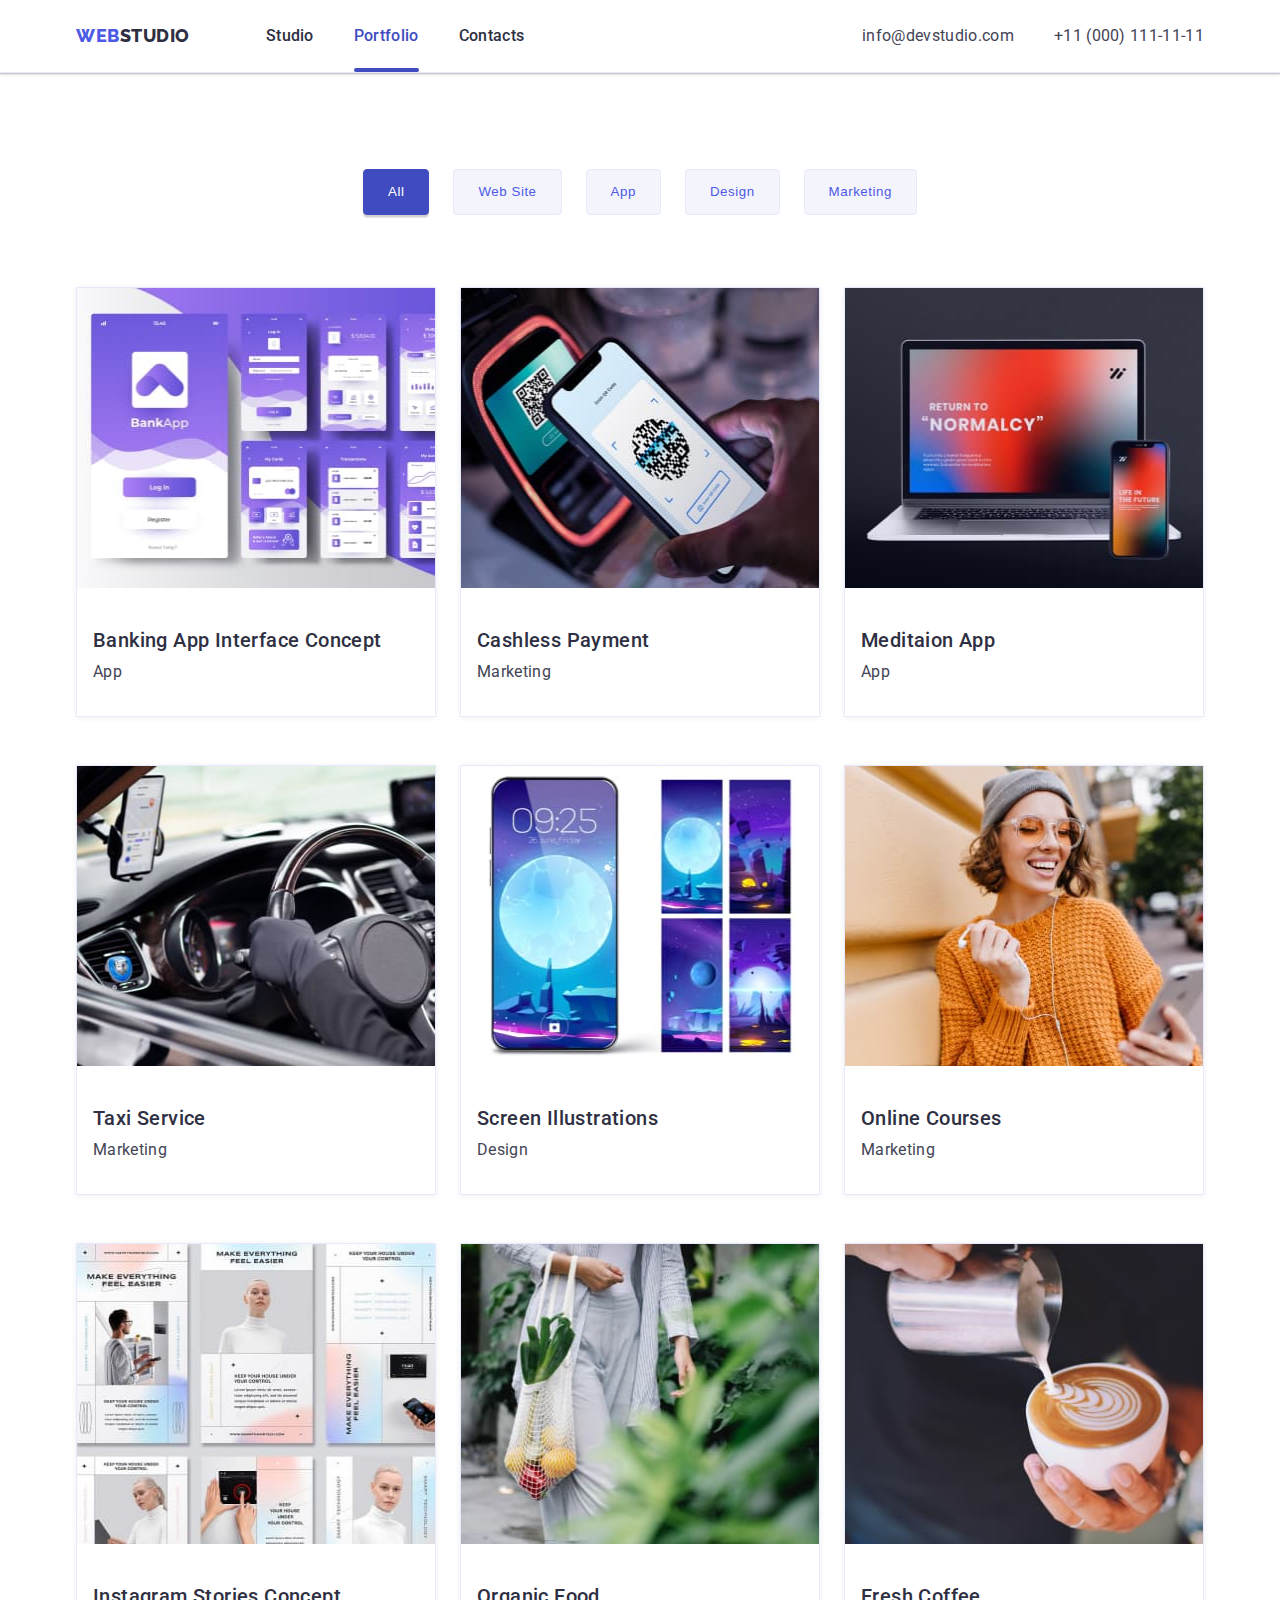
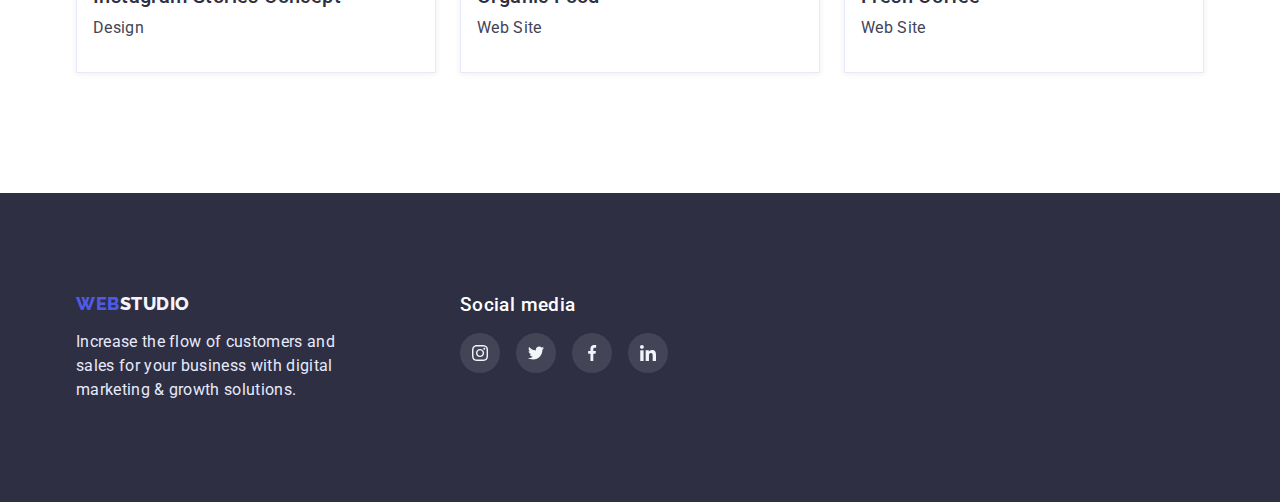
==== portfolio.html @ 7b098ca4 "First" ====
<!DOCTYPE html>
<html lang="en">
  <head>
    <meta charset="UTF-8" />
    <meta http-equiv="X-UA-Compatible" content="IE=edge" />
    <meta name="viewport" content="width=device-width, initial-scale=1.0" />
    <title>Document</title>
    <link rel="preconnect" href="https://fonts.googleapis.com" />
    <link rel="preconnect" href="https://fonts.gstatic.com" crossorigin />
    <link
      href="https://fonts.googleapis.com/css2?family=Raleway:wght@800&family=Roboto:wght@400;500;700;900&display=swap"
      rel="stylesheet"
    />
    <link
      rel="stylesheet"
      href="https://cdnjs.cloudflare.com/ajax/libs/modern-normalize/1.1.0/modern-normalize.min.css"
      integrity="sha512-wpPYUAdjBVSE4KJnH1VR1HeZfpl1ub8YT/NKx4PuQ5NmX2tKuGu6U/JRp5y+Y8XG2tV+wKQpNHVUX03MfMFn9Q=="
      crossorigin="anonymous"
      referrerpolicy="no-referrer"
    />
    <link rel="stylesheet" href="./css/styles.css" />
  </head>
  <body>
    <header class="header-bottom">
      <div class="container header-container">
        <nav class="header-nav">
          <a href="./index.html" class="logo start"
            >Web<span class="logo end">Studio</span></a
          >
          <ul class="header-list">
            <li class="li-style-header">
              <a href="./index.html" class="menu-nav">Studio</a>
            </li>
            <li class="li-style-header">
              <a href="portfolio.html" class="menu-nav current">Portfolio</a>
            </li>
            <li class="li-style-header">
              <a href="#" class="menu-nav">Contacts</a>
            </li>
          </ul>
        </nav>
        <address>
          <ul class="adress">
            <li class="li-style-header">
              <a href="mailto:info@devstudio.com" class="contakt"
                >info@devstudio.com</a
              >
            </li>
            <li class="li-style-header">
              <a href="tel:+110001111111" class="contakt"
                >+11 (000) 111-11-11</a
              >
            </li>
          </ul>
        </address>
      </div>
    </header>
    <main>
      <section class="top-portfolio bottom">
        <div class="container">
          <h1 class="visually-hidden">List of sample projects</h1>
          <ul class="button-style">
            <li class="li-portfolio-button">
              <button type="button" class="list-button all">All</button>
            </li>
            <li class="li-portfolio-button">
              <button type="button" class="list-button">Web Site</button>
            </li>
            <li class="li-portfolio-button">
              <button type="button" class="list-button">App</button>
            </li>
            <li class="li-portfolio-button">
              <button type="button" class="list-button">Design</button>
            </li>
            <li class="li-portfolio-button">
              <button type="button" class="list-button">Marketing</button>
            </li>
          </ul>
          <h2 class="visually-hidden">Second section</h2>
          <ul class="section-portfolio">
            <li class="li-style-portfolio">
              <a href="#" class="text-decor">
                <div class="cards">
                  <div>
                    <img
                      style="display: block; width: 100%"
                      src="./images/banking-app.jpg"
                      alt="Banking App Interface Concept"
                      width="360"
                      height="300"
                    />
                  </div>
                  <p class="description-card">
                    14 Stylish and User-Friendly App Design Concepts · Task
                    Manager App · Calorie Tracker App · Exotic Fruit Ecommerce
                    App · Cloud Storage App
                  </p>
                </div>
                <div class="portfolio">
                  <h3 class="header-three">Banking App Interface Concept</h3>
                  <p class="body-three">App</p>
                </div>
              </a>
            </li>
            <li class="li-style-portfolio">
              <a href="#" class="text-decor">
                <div class="cards">
                  <div>
                    <img
                      style="display: block; width: 100%"
                      src="./images/cashless-payment.jpg"
                      alt="Cashless Payment"
                      width="360"
                      height="300"
                    />
                  </div>
                  <p class="description-card">
                    14 Stylish and User-Friendly App Design Concepts · Task
                    Manager App · Calorie Tracker App · Exotic Fruit Ecommerce
                    App · Cloud Storage App
                  </p>
                </div>
                <div class="portfolio">
                  <h3 class="header-three">Cashless Payment</h3>
                  <p class="body-three">Marketing</p>
                </div>
              </a>
            </li>
            <li class="li-style-portfolio">
              <a href="#" class="text-decor">
                <img
                  style="display: block; width: 100%"
                  src="./images/meditaion-app.jpg"
                  alt="Meditation App"
                  width="360"
                  height="300"
                />
                <div class="portfolio">
                  <h3 class="header-three">Meditaion App</h3>
                  <p class="body-three">App</p>
                </div>
              </a>
            </li>
            <li class="li-style-portfolio">
              <a href="#" class="text-decor">
                <img
                  style="display: block; width: 100%"
                  src="./images/taxi-service.jpg"
                  alt="Taxi Service"
                  width="360"
                  height="300"
                />
                <div class="portfolio">
                  <h3 class="header-three">Taxi Service</h3>
                  <p class="body-three">Marketing</p>
                </div>
              </a>
            </li>
            <li class="li-style-portfolio">
              <a href="#" class="text-decor">
                <img
                  style="display: block; width: 100%"
                  src="./images/screen-ilustrations.jpg"
                  alt="Screen Illustrations"
                  width="360"
                  height="300"
                />
                <div class="portfolio">
                  <h3 class="header-three">Screen Illustrations</h3>
                  <p class="body-three">Design</p>
                </div>
              </a>
            </li>
            <li class="li-style-portfolio">
              <a href="#" class="text-decor">
                <img
                  style="display: block; width: 100%"
                  src="./images/online-courses.jpg"
                  alt="Online Courses"
                  width="360"
                  height="300"
                />
                <div class="portfolio">
                  <h3 class="header-three">Online Courses</h3>
                  <p class="body-three">Marketing</p>
                </div>
              </a>
            </li>
            <li class="li-style-portfolio">
              <a href="#" class="text-decor">
                <img
                  style="display: block; width: 100%"
                  src="./images/instagram-stories-concept.jpg"
                  alt="Instagram Stories Concept"
                  width="360"
                  height="300"
                />
                <div class="portfolio">
                  <h3 class="header-three">Instagram Stories Concept</h3>
                  <p class="body-three">Design</p>
                </div>
              </a>
            </li>
            <li class="li-style-portfolio">
              <a href="#" class="text-decor">
                <img
                  style="display: block; width: 100%"
                  src="./images/organic-food.jpg"
                  alt="Organic Food"
                  width="360"
                  height="300"
                />
                <div class="portfolio">
                  <h3 class="header-three">Organic Food</h3>
                  <p class="body-three">Web Site</p>
                </div>
              </a>
            </li>
            <li class="li-style-portfolio">
              <a href="#" class="text-decor">
                <img
                  style="display: block; width: 100%"
                  src="./images/fresh-coffee.jpg"
                  alt="Fresh Coffee"
                  width="360"
                  height="300"
                />
                <div class="portfolio">
                  <h3 class="header-three">Fresh Coffee</h3>
                  <p class="body-three">Web Site</p>
                </div>
              </a>
            </li>
          </ul>
        </div>
      </section>
    </main>
    <footer class="section-back-footer">
      <section class="container">
        <div class="footer-end-socials">
          <div>
            <a href="./index.html" class="logo footer-start"
              >Web<span class="logo footer-end">Studio</span></a
            >
            <p class="footer-text">
              Increase the flow of customers and sales for your business with
              digital marketing & growth solutions.
            </p>
          </div>
          <div>
            <h3 class="social-media">Social media</h3>
            <ul class="social-list-footer">
              <li class="social-item">
                <a class="social-link-footer" href="#">
                  <svg class="social-icons-footer">
                    <use href="./images/icons.svg#instagram"></use>
                  </svg>
                </a>
              </li>
              <li class="social-item">
                <a class="social-link-footer" href="#">
                  <svg class="social-icons-footer">
                    <use href="./images/icons.svg#twitter"></use>
                  </svg>
                </a>
              </li>
              <li class="social-item">
                <a class="social-link-footer" href="#">
                  <svg class="social-icons-footer">
                    <use href="./images/icons.svg#facebook"></use>
                  </svg>
                </a>
              </li>
              <li class="social-item">
                <a class="social-link-footer" href="#">
                  <svg class="social-icons-footer">
                    <use href="./images/icons.svg#linkedin"></use>
                  </svg>
                </a>
              </li>
            </ul>
          </div>
        </div>
      </section>
    </footer>
  </body>
</html>
---- css/styles.css ----
:root {
  --color-navy: #2e2f42;
  --color-navy-back: #2e2f42;
  --color-cloud: #f4f4fd;
  --color-cloud-back: #f4f4fd;
  --color-cornflower: #e7e9fc;
  --color-light: #8e8f99;
  --color-slate: #434455;
  --color-ocean: #404bbf;
  --color-ocean-back: #404bbf;
  --color-iris: #4d5ae5;
  --color-iris-back: #4d5ae5;
  --color-back: #ffffff;
  --color-white: #ffffff;
  --color-green: #31d0aa;
  --color-light-slate: #8e8f99;
  --color-modal: #fcfcfc;
}

*,
::before,
::after {
  margin: 0;
  padding: 0;
  box-sizing: border-box;
}

body {
  font-family: 'Roboto', sans-serif;
  font-size: 16px;
  background: var(--color-back);
}

p,
h1,
h2,
h3,
h4,
h5,
h6 {
  margin-top: 0;
}

ul {
  list-style-type: none;
  padding-inline-start: 0;
  margin: 0;
}

.container {
  width: 100%;
  max-width: 1158px;
  padding: 0 15px;
  margin: 0 auto;
}

/* ******************* Header ************************* */
.header-bottom {
  border-bottom: 1px solid var(--color-cornflower);
  box-shadow: 0px 2px 1px rgba(46, 47, 66, 0.08),
    0px 1px 1px rgba(46, 47, 66, 0.16), 0px 1px 6px rgba(46, 47, 66, 0.08);
}

.header-container {
  display: flex;
  align-items: center;
}

.header-nav {
  display: flex;
  align-items: center;
  flex-grow: 1;
}

.header-list {
  display: flex;
  gap: 40px;
}

.li-style-header {
  text-decoration: none;
  list-style-type: none;
}

.adress {
  display: flex;
  gap: 40px;
}

.logo {
  text-transform: uppercase;
  font-family: 'Raleway', sans-serif;
  font-size: 18px;
  font-weight: 800;
  letter-spacing: 0.03em;
}

.start {
  color: var(--color-iris);
  line-height: 1.333;
  text-decoration: none;
  margin-right: 76px;
}

.end {
  color: var(--color-navy);
  line-height: 1.333;
  text-decoration: none;
}

.footer-start {
  color: var(--color-iris);
  line-height: 1.174;
  text-decoration: none;
}

.footer-end {
  color: var(--color-cloud);
  line-height: 1.174;
  text-decoration: none;
}

.menu-nav {
  position: relative;
  padding: 24px 0;
  display: block;
  color: var(--color-navy);
  font-weight: 500;
  letter-spacing: 0.02em;
  line-height: 1.5;
  text-decoration: none;
}

.current {
  color: var(--color-ocean);
}

.current::after {
  position: absolute;
  bottom: 0;
  display: block;
  width: 100%;
  height: 4px;
  border-radius: 4px;
  background-color: currentColor;
  content: '';
}

.menu-nav:hover,
.menu-nav:active {
  color: var(--color-ocean);
  background-color: var(--color-back);
}

.contakt {
  padding: 24px 0;
  display: block;
  font-style: normal;
  color: var(--color-slate);
  font-weight: 400;
  letter-spacing: 0.02em;
  line-height: 1.5;
  text-decoration: none;
}

.contakt:active,
.contakt:hover {
  color: var(--color-ocean);
  background-color: var(--color-back);
  list-style-type: none;
}

/* ************************** Hero ********************** */
.section-back {
  max-width: 1440px;
  padding: 188px 0;
  background-image: linear-gradient(
      rgba(46, 47, 66, 0.7),
      rgba(46, 47, 66, 0.7)
    ),
    url(../images/people-office.jpg);
  background-repeat: no-repeat;
  background-position: center;
  background-size: cover;
}

.two-hero {
  display: flex;
  align-items: center;
  flex-direction: column;
}

.hero-title {
  color: var(--color-back);
  font-weight: 700;
  letter-spacing: 0.02em;
  font-size: 56px;
  line-height: 1.0714;
  margin-bottom: 48px;
  max-width: 524px;
  text-align: center;
}

.order-button {
  font-family: inherit;
  background-color: var(--color-iris-back);
  font-weight: 500;
  color: var(--color-white);
  letter-spacing: 0.04em;
  line-height: 1.5;
  border-radius: 4px;
  border: none;
  cursor: pointer;
  list-style-type: none;
  padding: 16px 32px;
}

.order-button:hover,
.order-button:focus {
  background-color: var(--color-ocean-back);
}

/* ******************** Second section ****************** */
.text-decor {
  text-decoration: none;
}

.top {
  padding-top: 120px;
}

.bottom {
  padding-bottom: 120px;
}

.section-two-container {
  flex-wrap: wrap;
  display: flex;
  gap: 24px;
  width: 100%;
  justify-content: space-between;
}

.two-style {
  flex-basis: calc((100% - 72px) / 4);
  text-decoration: none;
  list-style-type: none;
}

.object-list {
  display: flex;
  justify-content: center;
  align-items: center;
  height: 112px;
  border-radius: 4px;
  background-color: var(--color-cloud-back);
}

.object-icons {
  width: 64px;
  height: 64px;
}

.header-two {
  color: var(--color-navy);
  font-size: 36px;
  letter-spacing: 0.02em;
  line-height: 1.11;
  font-weight: 700;
  text-align: center;
  margin: 0;
}

.li-style {
  flex-basis: calc((100% - 48px) / 3);
}

.header-three {
  color: var(--color-navy);
  font-size: 20px;
  letter-spacing: 0.02em;
  line-height: 1.2;
  font-weight: 500;
  margin-top: 8px;
}

.body-three {
  color: var(--color-slate);
  font-weight: 400;
  letter-spacing: 0.02em;
  line-height: 1.5;
  margin: 8px 0 0 0;
}

/* ******************** Section team ************************** */
.our-team {
  padding: 120px 0 110px 0;
  background-color: var(--color-cloud-back);
}

.staff-introduce {
  display: flex;
  flex-direction: column;
  justify-content: center;
  align-items: center;
  padding: 32px 16px;
}

.section-two {
  display: flex;
  gap: 24px;
  justify-content: space-between;
  margin: 72px 0 0 0;
  flex-wrap: wrap;
}

.our-team-staff {
  background-color: var(--color-back);
  text-decoration: none;
  list-style-type: none;
  box-shadow: 0px 1px 6px rgba(46, 47, 66, 0.08),
    0px 1px 1px rgba(46, 47, 66, 0.16), 0px 2px 1px rgba(46, 47, 66, 0.08);
  border-radius: 0px 0px 4px 4px;
}

.section-four {
  display: flex;
  gap: 24px;
  justify-content: space-between;
  margin: 72px 0 0 0;
  flex-wrap: wrap;
  flex-basis: calc(((100% - 72px) / 4));
}

/* ************* Section customers *************** */

.customer {
  padding-top: 130px;
}

.customers-list {
  justify-content: center;
  display: flex;
  gap: 24px;
  margin-top: 72px;
}

.customers-item {
  flex-basis: calc((100% - 120px) / 6);
  height: 88px;
}

.customers-link {
  border: 1px solid var(--color-light-slate);
  border-radius: 4px;
  display: flex;
  align-items: center;
  justify-content: center;
  width: 100%;
  height: 100%;
  color: var(--color-light-slate);
}

.customers-link:hover {
  color: var(--color-ocean);
  border-color: var(--color-ocean);
}

.customers-icons {
  fill: currentColor;
  width: 94px;
  height: 44px;
}

/* ***************** Footer ********************** */

.footer-end-socials {
  display: flex;
  gap: 120px;
}

.section-back-footer {
  padding: 100px 0;
  background-color: var(--color-navy-back);
}

.footer-text {
  color: var(--color-cornflower);
  font-weight: 400;
  letter-spacing: 0.02em;
  line-height: 1.5;
  margin-top: 16px;
  max-width: 264px;
}

/* ?*************** Social list footer *********** */

.social-media {
  font-weight: 500;
  color: var(--color-white);
  letter-spacing: 0.02em;
  line-height: 24px;
}

.social-list-footer {
  margin-top: 16px;
  display: flex;
  gap: 16px;
}

.social-link-footer {
  display: flex;
  align-items: center;
  justify-content: center;
  width: 100%;
  height: 100%;
  border-radius: 50%;
  background-color: rgb(255, 255, 255, 0.1);
}

.social-icons-footer {
  fill: var(--color-cloud);
  width: 16px;
  height: 16px;
}

.social-link-footer:hover {
  background-color: var(--color-green);
}

/* ***************** Portfolio ********************* */

.button-style {
  display: flex;
  align-items: center;
  margin-bottom: 72px;
  gap: 24px;
  justify-content: center;
}

.section-portfolio {
  display: flex;
  margin-right: -24px;
  margin-bottom: -48px;
  flex-wrap: wrap;
}

.li-portfolio-button {
  text-decoration: none;
  list-style-type: none;
}

.li-style-portfolio {
  border: 1px solid var(--color-cornflower);
  text-decoration: none;
  list-style-type: none;
  margin-right: 24px;
  margin-bottom: 48px;
  background-color: var(--color-back);
  flex-basis: calc((100% - 72px) / 3);
  box-shadow: 0px 1px 6px rgba(46, 47, 66, 0.08);
}

.cards {
  position: relative;
  overflow: hidden;
}

.description-card {
  position: absolute;
  top: 0;
  left: 0;
  width: 100%;
  height: 100%;
  padding: 40px 32px 0 32px;
  color: var(--color-cloud);
  font-weight: 400;
  letter-spacing: 0.02em;
  line-height: 1.2;
  background-color: var(--color-iris-back);
  transform: translateY(100%);
  transition: transform 250ms;
  transition-timing-function: cubic-bezier(0.4, 0, 0.2, 1);
}

.top-portfolio {
  padding-top: 96px;
}

.portfolio {
  padding: 32px 16px;
}

.list-button {
  font-weight: 500;
  letter-spacing: 0.02em;
  color: var(--color-iris);
  background-color: var(--color-cloud-back);
  letter-spacing: 0.04em;
  line-height: 1.5;
  border-radius: 4px;
  border: 1px solid var(--color-cornflower);
  cursor: pointer;
  padding: 12px 24px;
}

.all {
  border: 1px solid var(--color-ocean-back);
  background-color: var(--color-ocean-back);
  color: var(--color-white);
  box-shadow: 0px 3px 1px rgba(0, 0, 0, 0.1), 0px 2px 1px rgba(0, 0, 0, 0.08);
}

.list-button:hover,
.list-button:focus,
.list-button:active {
  border: 1px solid var(--color-ocean-back);
  background-color: var(--color-ocean-back);
  color: var(--color-white);
  box-shadow: 0px 3px 1px rgba(0, 0, 0, 0.1), 0px 2px 1px rgba(0, 0, 0, 0.08);
}

.li-style-portfolio:hover .description-card,
.li-style-portfolio:focus .description-card {
  transform: translateY(0);
}

.li-style-portfolio:hover,
.li-style-portfolio:focus {
  transition-delay: 250ms;
  transition-timing-function: cubic-bezier(0.4, 0, 0.2, 1);
  box-shadow: 0px 1px 6px rgba(46, 47, 66, 0.08),
    0px 1px 1px rgba(46, 47, 66, 0.16), 0px 2px 1px rgba(46, 47, 66, 0.08);
}

.visually-hidden {
  position: absolute;
  width: 1px;
  height: 1px;
  margin: -1px;
  border: 0;
  padding: 0;
  white-space: nowrap;
  clip-path: inset(100%);
  clip: rect(0 0 0 0);
  overflow: hidden;
}

/* ***************** Social icons *********** */

.social-list {
  justify-content: center;
  display: flex;
  gap: 16px;
  margin-top: 8px;
}

.social-icons {
  fill: var(--color-cloud);
  width: 16px;
  height: 16px;
}

.social-item {
  width: 40px;
  height: 40px;
}

.social-link {
  display: flex;
  align-items: center;
  justify-content: center;
  width: 100%;
  height: 100%;
  border-radius: 50%;
  background-color: var(--color-iris-back);
}

.social-link:hover {
  background-color: var(--color-ocean-back);
}

/* *********** Modal *************** */

.backdrop {
  display: none;
  position: fixed;
  top: 0;
  left: 0;
  display: flex;
  /* align-items: center; */
  justify-content: center;
  width: 100%;
  height: 100%;
  padding: 88px 0 12px 0;
  background-color: rgba(46, 47, 66, 0.4);
}

.backdrop.is-hidden {
  opacity: 0;
  visibility: hidden;
  pointer-events: none;
}

.modal {
  position: relative;
  overflow: auto;
  width: 100%;
  max-width: 408px;
  max-height: 576px;
  height: 100%;
  background-color: var(--color-modal);
}

.modal-close {
  position: absolute;
  background-color: var(--color-cornflower);
  border: 1px solid rgba(0, 0, 0, 0.1);
  border-radius: 50%;
  top: 24px;
  right: 24px;
  padding: 8px;
}

.modal-buttom {
  display: flex;
  align-items: center;
  justify-content: center;
  width: 8px;
  height: 8px;
}
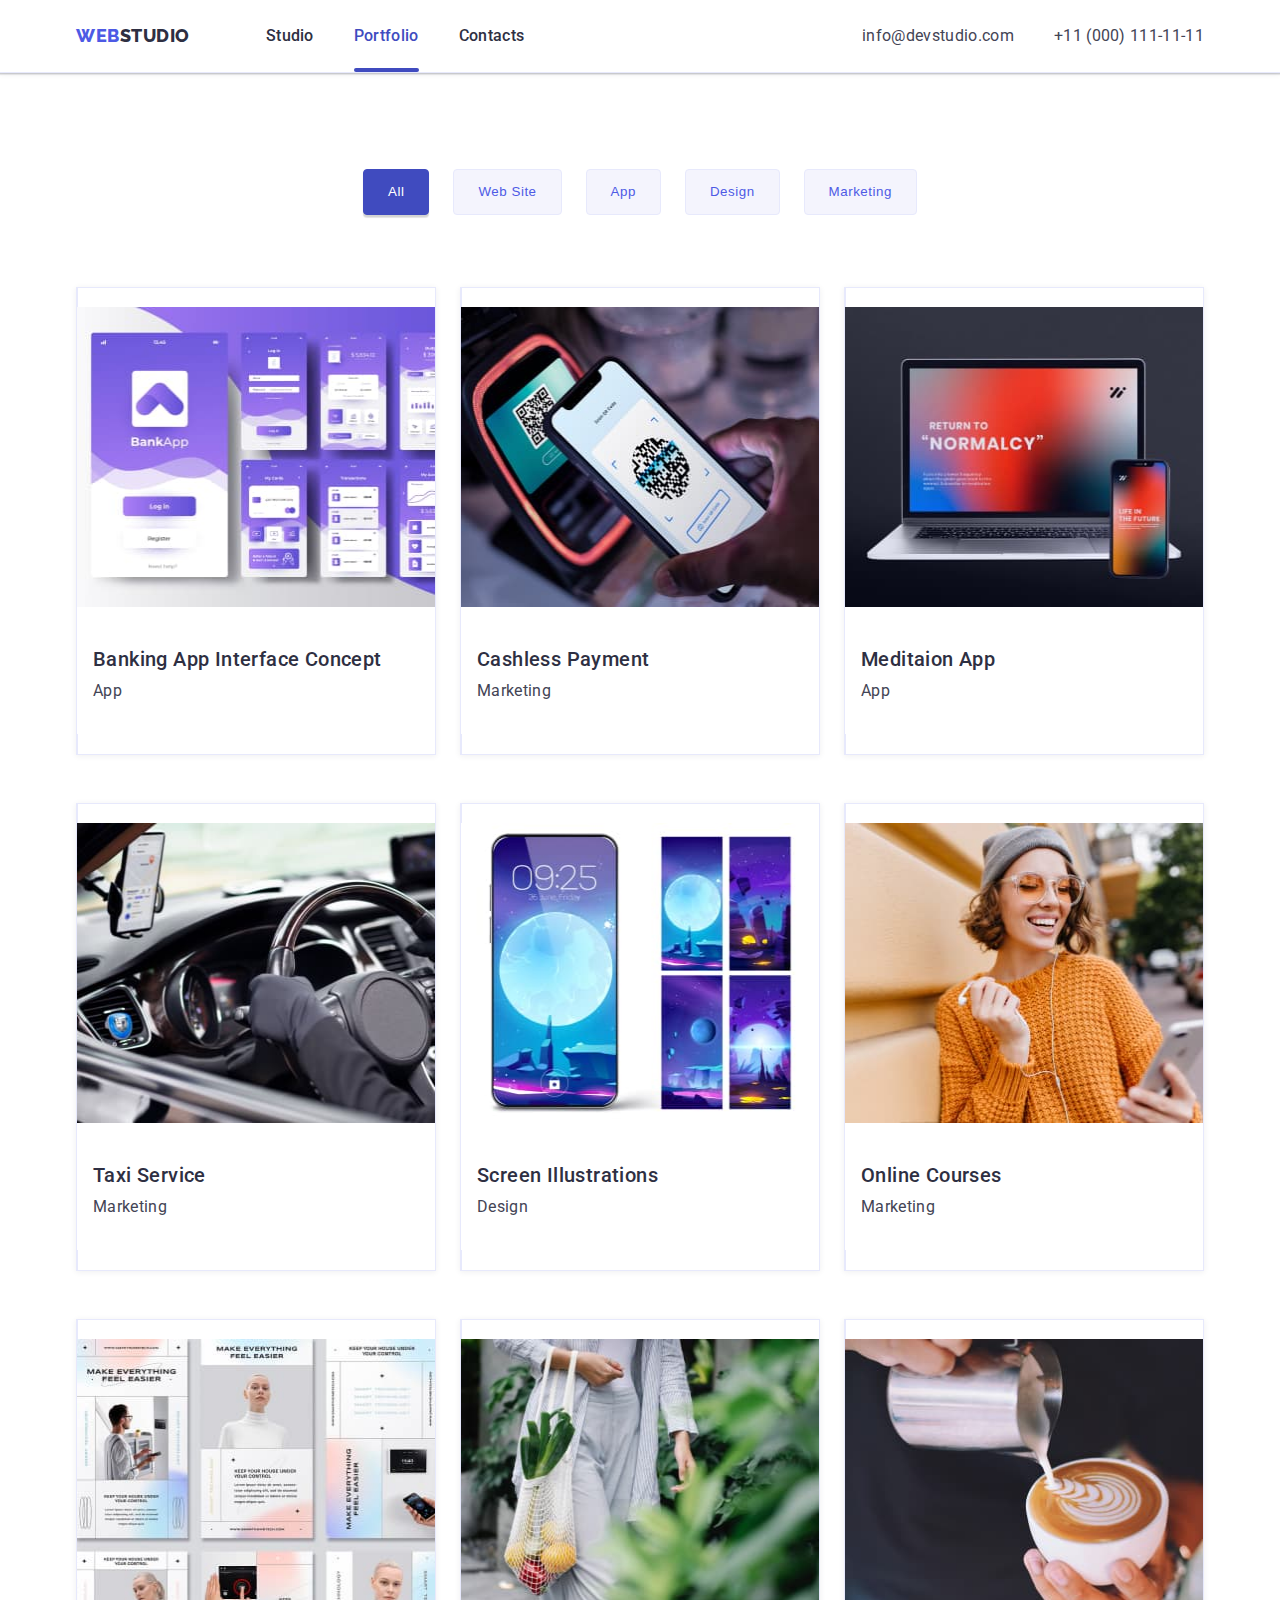
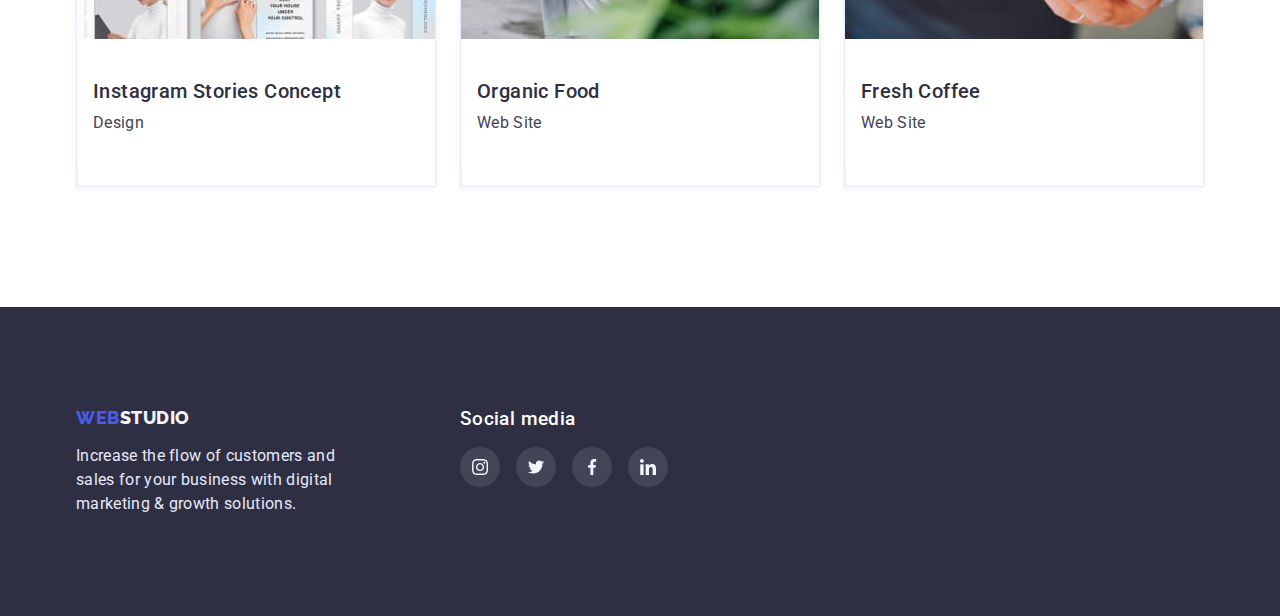
==== commit 05073d0b: "Second" ====
--- a/portfolio.html
+++ b/portfolio.html
@@ -79,7 +79,7 @@
           <h2 class="visually-hidden">Second section</h2>
           <ul class="section-portfolio">
             <li class="li-style-portfolio">
-              <a href="#" class="text-decor">
+              <a href="#" class="card-decor">
                 <div class="cards">
                   <div>
                     <img
@@ -90,11 +90,13 @@
                       height="300"
                     />
                   </div>
-                  <p class="description-card">
-                    14 Stylish and User-Friendly App Design Concepts · Task
-                    Manager App · Calorie Tracker App · Exotic Fruit Ecommerce
-                    App · Cloud Storage App
-                  </p>
+                  <div class="description-card">
+                    <p>
+                      14 Stylish and User-Friendly App Design Concepts · Task
+                      Manager App · Calorie Tracker App · Exotic Fruit Ecommerce
+                      App · Cloud Storage App
+                    </p>
+                  </div>
                 </div>
                 <div class="portfolio">
                   <h3 class="header-three">Banking App Interface Concept</h3>
@@ -103,7 +105,7 @@
               </a>
             </li>
             <li class="li-style-portfolio">
-              <a href="#" class="text-decor">
+              <a href="#" class="card-decor">
                 <div class="cards">
                   <div>
                     <img
@@ -114,11 +116,13 @@
                       height="300"
                     />
                   </div>
-                  <p class="description-card">
-                    14 Stylish and User-Friendly App Design Concepts · Task
-                    Manager App · Calorie Tracker App · Exotic Fruit Ecommerce
-                    App · Cloud Storage App
-                  </p>
+                  <div class="description-card">
+                    <p>
+                      14 Stylish and User-Friendly App Design Concepts · Task
+                      Manager App · Calorie Tracker App · Exotic Fruit Ecommerce
+                      App · Cloud Storage App
+                    </p>
+                  </div>
                 </div>
                 <div class="portfolio">
                   <h3 class="header-three">Cashless Payment</h3>
@@ -127,14 +131,25 @@
               </a>
             </li>
             <li class="li-style-portfolio">
-              <a href="#" class="text-decor">
-                <img
-                  style="display: block; width: 100%"
-                  src="./images/meditaion-app.jpg"
-                  alt="Meditation App"
-                  width="360"
-                  height="300"
-                />
+              <a href="#" class="card-decor">
+                <div class="cards">
+                  <div>
+                    <img
+                      style="display: block; width: 100%"
+                      src="./images/meditaion-app.jpg"
+                      alt="Meditation App"
+                      width="360"
+                      height="300"
+                    />
+                  </div>
+                  <div class="description-card">
+                    <p>
+                      14 Stylish and User-Friendly App Design Concepts · Task
+                      Manager App · Calorie Tracker App · Exotic Fruit Ecommerce
+                      App · Cloud Storage App
+                    </p>
+                  </div>
+                </div>
                 <div class="portfolio">
                   <h3 class="header-three">Meditaion App</h3>
                   <p class="body-three">App</p>
@@ -142,14 +157,25 @@
               </a>
             </li>
             <li class="li-style-portfolio">
-              <a href="#" class="text-decor">
-                <img
-                  style="display: block; width: 100%"
-                  src="./images/taxi-service.jpg"
-                  alt="Taxi Service"
-                  width="360"
-                  height="300"
-                />
+              <a href="#" class="card-decor">
+                <div class="cards">
+                  <div>
+                    <img
+                      style="display: block; width: 100%"
+                      src="./images/taxi-service.jpg"
+                      alt="Taxi Service"
+                      width="360"
+                      height="300"
+                    />
+                  </div>
+                  <div class="description-card">
+                    <p>
+                      14 Stylish and User-Friendly App Design Concepts · Task
+                      Manager App · Calorie Tracker App · Exotic Fruit Ecommerce
+                      App · Cloud Storage App
+                    </p>
+                  </div>
+                </div>
                 <div class="portfolio">
                   <h3 class="header-three">Taxi Service</h3>
                   <p class="body-three">Marketing</p>
@@ -157,14 +183,26 @@
               </a>
             </li>
             <li class="li-style-portfolio">
-              <a href="#" class="text-decor">
-                <img
-                  style="display: block; width: 100%"
-                  src="./images/screen-ilustrations.jpg"
-                  alt="Screen Illustrations"
-                  width="360"
-                  height="300"
-                />
+              <a href="#" class="card-decor">
+                <div class="cards">
+                  <div>
+                    <img
+                      style="display: block; width: 100%"
+                      src="./images/screen-ilustrations.jpg"
+                      alt="Screen Illustrations"
+                      width="360"
+                      height="300"
+                    />
+                  </div>
+                  <div class="description-card">
+                    <p>
+                      14 Stylish and User-Friendly App Design Concepts · Task
+                      Manager App · Calorie Tracker App · Exotic Fruit Ecommerce
+                      App · Cloud Storage App
+                    </p>
+                  </div>
+                </div>
+
                 <div class="portfolio">
                   <h3 class="header-three">Screen Illustrations</h3>
                   <p class="body-three">Design</p>
@@ -172,14 +210,25 @@
               </a>
             </li>
             <li class="li-style-portfolio">
-              <a href="#" class="text-decor">
-                <img
-                  style="display: block; width: 100%"
-                  src="./images/online-courses.jpg"
-                  alt="Online Courses"
-                  width="360"
-                  height="300"
-                />
+              <a href="#" class="card-decor">
+                <div class="cards">
+                  <div>
+                    <img
+                      style="display: block; width: 100%"
+                      src="./images/online-courses.jpg"
+                      alt="Online Courses"
+                      width="360"
+                      height="300"
+                    />
+                  </div>
+                  <div class="description-card">
+                    <p>
+                      14 Stylish and User-Friendly App Design Concepts · Task
+                      Manager App · Calorie Tracker App · Exotic Fruit Ecommerce
+                      App · Cloud Storage App
+                    </p>
+                  </div>
+                </div>
                 <div class="portfolio">
                   <h3 class="header-three">Online Courses</h3>
                   <p class="body-three">Marketing</p>
@@ -187,14 +236,25 @@
               </a>
             </li>
             <li class="li-style-portfolio">
-              <a href="#" class="text-decor">
-                <img
-                  style="display: block; width: 100%"
-                  src="./images/instagram-stories-concept.jpg"
-                  alt="Instagram Stories Concept"
-                  width="360"
-                  height="300"
-                />
+              <a href="#" class="card-decor">
+                <div class="cards">
+                  <div>
+                    <img
+                      style="display: block; width: 100%"
+                      src="./images/instagram-stories-concept.jpg"
+                      alt="Instagram Stories Concept"
+                      width="360"
+                      height="300"
+                    />
+                  </div>
+                  <div class="description-card">
+                    <p>
+                      14 Stylish and User-Friendly App Design Concepts · Task
+                      Manager App · Calorie Tracker App · Exotic Fruit Ecommerce
+                      App · Cloud Storage App
+                    </p>
+                  </div>
+                </div>
                 <div class="portfolio">
                   <h3 class="header-three">Instagram Stories Concept</h3>
                   <p class="body-three">Design</p>
@@ -202,14 +262,25 @@
               </a>
             </li>
             <li class="li-style-portfolio">
-              <a href="#" class="text-decor">
-                <img
-                  style="display: block; width: 100%"
-                  src="./images/organic-food.jpg"
-                  alt="Organic Food"
-                  width="360"
-                  height="300"
-                />
+              <a href="#" class="card-decor">
+                <div class="cards">
+                  <div>
+                    <img
+                      style="display: block; width: 100%"
+                      src="./images/organic-food.jpg"
+                      alt="Organic Food"
+                      width="360"
+                      height="300"
+                    />
+                  </div>
+                  <div class="description-card">
+                    <p>
+                      14 Stylish and User-Friendly App Design Concepts · Task
+                      Manager App · Calorie Tracker App · Exotic Fruit Ecommerce
+                      App · Cloud Storage App
+                    </p>
+                  </div>
+                </div>
                 <div class="portfolio">
                   <h3 class="header-three">Organic Food</h3>
                   <p class="body-three">Web Site</p>
@@ -217,14 +288,25 @@
               </a>
             </li>
             <li class="li-style-portfolio">
-              <a href="#" class="text-decor">
-                <img
-                  style="display: block; width: 100%"
-                  src="./images/fresh-coffee.jpg"
-                  alt="Fresh Coffee"
-                  width="360"
-                  height="300"
-                />
+              <a href="#" class="card-decor">
+                <div class="cards">
+                  <div>
+                    <img
+                      style="display: block; width: 100%"
+                      src="./images/fresh-coffee.jpg"
+                      alt="Fresh Coffee"
+                      width="360"
+                      height="300"
+                    />
+                  </div>
+                  <div class="description-card">
+                    <p>
+                      14 Stylish and User-Friendly App Design Concepts · Task
+                      Manager App · Calorie Tracker App · Exotic Fruit Ecommerce
+                      App · Cloud Storage App
+                    </p>
+                  </div>
+                </div>
                 <div class="portfolio">
                   <h3 class="header-three">Fresh Coffee</h3>
                   <p class="body-three">Web Site</p>
--- a/css/styles.css
+++ b/css/styles.css
@@ -129,6 +129,9 @@
   letter-spacing: 0.02em;
   line-height: 1.5;
   text-decoration: none;
+
+  transition-delay: 250ms;
+  transition-timing-function: cubic-bezier(0.4, 0, 0.2, 1);
 }
 
 .current {
@@ -146,8 +149,7 @@
   content: '';
 }
 
-.menu-nav:hover,
-.menu-nav:active {
+.menu-nav:hover {
   color: var(--color-ocean);
   background-color: var(--color-back);
 }
@@ -161,9 +163,11 @@
   letter-spacing: 0.02em;
   line-height: 1.5;
   text-decoration: none;
-}
-
-.contakt:active,
+
+  transition-delay: 250ms;
+  transition-timing-function: cubic-bezier(0.4, 0, 0.2, 1);
+}
+
 .contakt:hover {
   color: var(--color-ocean);
   background-color: var(--color-back);
@@ -213,6 +217,9 @@
   cursor: pointer;
   list-style-type: none;
   padding: 16px 32px;
+
+  transition-delay: 250ms;
+  transition-timing-function: cubic-bezier(0.4, 0, 0.2, 1);
 }
 
 .order-button:hover,
@@ -221,9 +228,6 @@
 }
 
 /* ******************** Second section ****************** */
-.text-decor {
-  text-decoration: none;
-}
 
 .top {
   padding-top: 120px;
@@ -359,6 +363,9 @@
   width: 100%;
   height: 100%;
   color: var(--color-light-slate);
+
+  transition-delay: 250ms;
+  transition-timing-function: cubic-bezier(0.4, 0, 0.2, 1);
 }
 
 .customers-link:hover {
@@ -416,6 +423,9 @@
   height: 100%;
   border-radius: 50%;
   background-color: rgb(255, 255, 255, 0.1);
+
+  transition-delay: 250ms;
+  transition-timing-function: cubic-bezier(0.4, 0, 0.2, 1);
 }
 
 .social-icons-footer {
@@ -461,6 +471,13 @@
   box-shadow: 0px 1px 6px rgba(46, 47, 66, 0.08);
 }
 
+.card-decor {
+  border: 1px solid var(--color-cornflower);
+  text-decoration: none;
+  transition-delay: 250ms;
+  transition-timing-function: cubic-bezier(0.4, 0, 0.2, 1);
+}
+
 .cards {
   position: relative;
   overflow: hidden;
@@ -472,7 +489,7 @@
   left: 0;
   width: 100%;
   height: 100%;
-  padding: 40px 32px 0 32px;
+  padding: 40px 32px;
   color: var(--color-cloud);
   font-weight: 400;
   letter-spacing: 0.02em;
@@ -502,6 +519,9 @@
   border: 1px solid var(--color-cornflower);
   cursor: pointer;
   padding: 12px 24px;
+
+  transition-delay: 250ms;
+  transition-timing-function: cubic-bezier(0.4, 0, 0.2, 1);
 }
 
 .all {
@@ -512,23 +532,20 @@
 }
 
 .list-button:hover,
-.list-button:focus,
-.list-button:active {
+.list-button:focus {
   border: 1px solid var(--color-ocean-back);
   background-color: var(--color-ocean-back);
   color: var(--color-white);
   box-shadow: 0px 3px 1px rgba(0, 0, 0, 0.1), 0px 2px 1px rgba(0, 0, 0, 0.08);
 }
 
-.li-style-portfolio:hover .description-card,
-.li-style-portfolio:focus .description-card {
+.card-decor:hover .description-card,
+.card-decor:focus .description-card {
   transform: translateY(0);
 }
 
 .li-style-portfolio:hover,
 .li-style-portfolio:focus {
-  transition-delay: 250ms;
-  transition-timing-function: cubic-bezier(0.4, 0, 0.2, 1);
   box-shadow: 0px 1px 6px rgba(46, 47, 66, 0.08),
     0px 1px 1px rgba(46, 47, 66, 0.16), 0px 2px 1px rgba(46, 47, 66, 0.08);
 }
@@ -574,6 +591,9 @@
   height: 100%;
   border-radius: 50%;
   background-color: var(--color-iris-back);
+
+  transition-delay: 250ms;
+  transition-timing-function: cubic-bezier(0.4, 0, 0.2, 1);
 }
 
 .social-link:hover {
@@ -588,7 +608,6 @@
   top: 0;
   left: 0;
   display: flex;
-  /* align-items: center; */
   justify-content: center;
   width: 100%;
   height: 100%;
@@ -620,6 +639,8 @@
   top: 24px;
   right: 24px;
   padding: 8px;
+  transition-delay: 250ms;
+  transition-timing-function: cubic-bezier(0.4, 0, 0.2, 1);
 }
 
 .modal-buttom {
@@ -628,4 +649,10 @@
   justify-content: center;
   width: 8px;
   height: 8px;
-}
+  cursor: pointer;
+}
+
+.modal-close:hover {
+  background-color: var(--color-ocean-back);
+  fill: var(--color-white);
+}
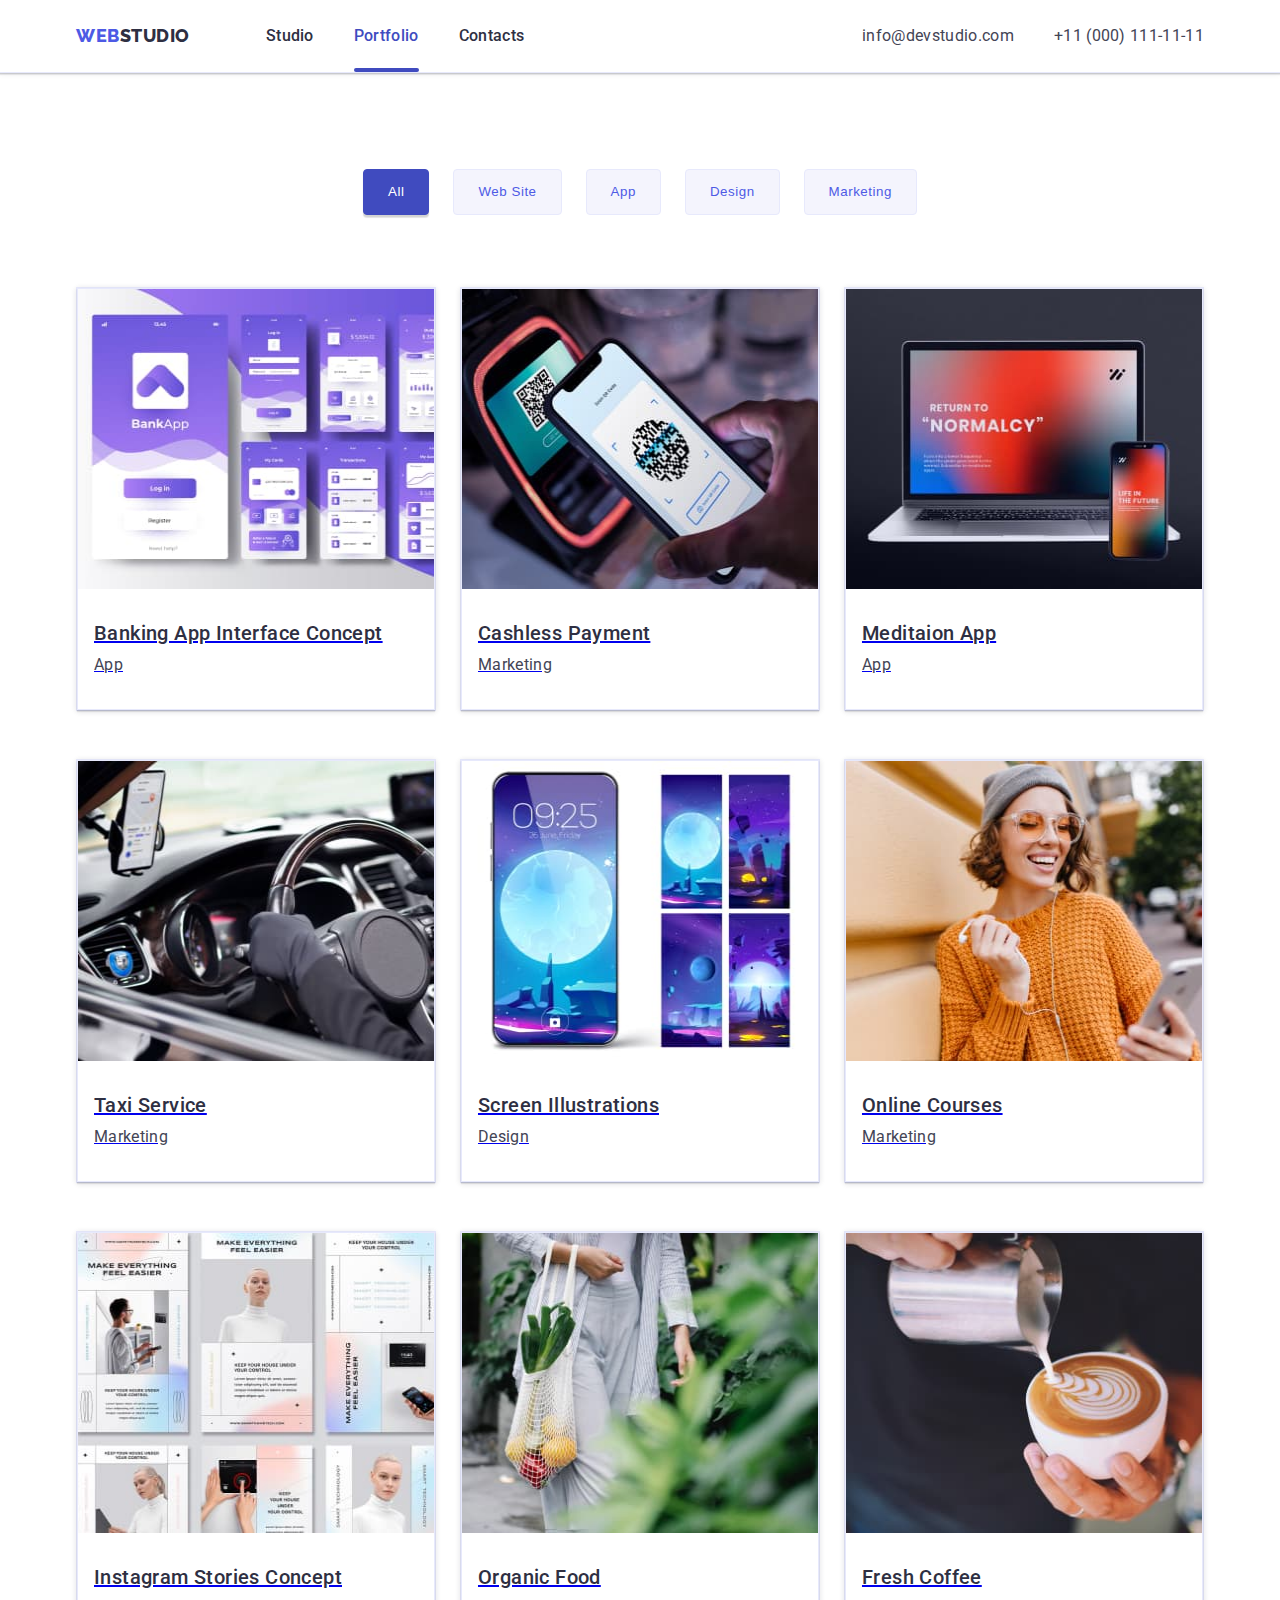
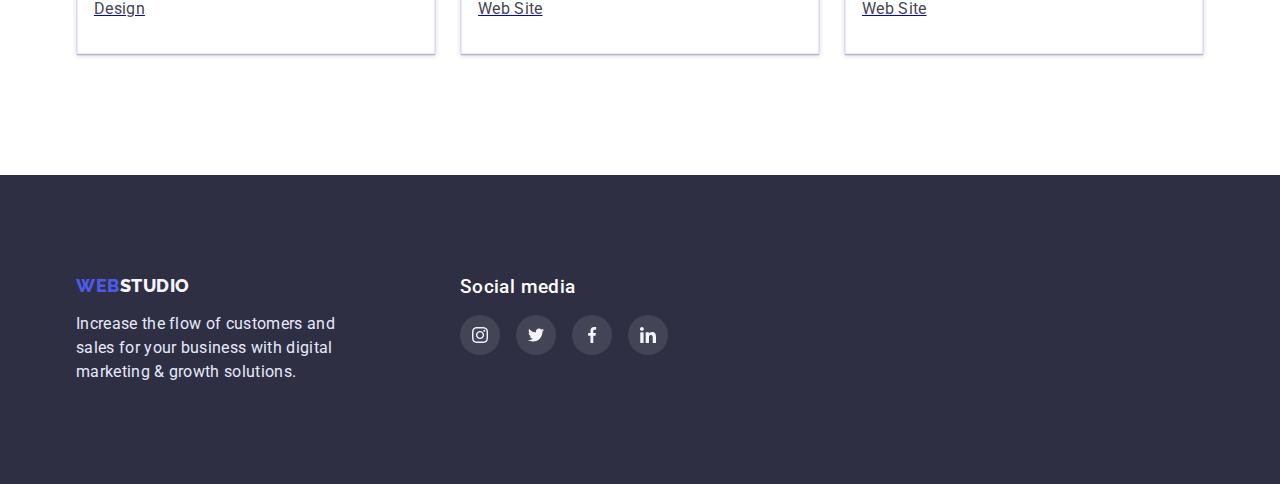
==== commit d2ddcd7b: "Three" ====
--- a/portfolio.html
+++ b/portfolio.html
@@ -99,7 +99,9 @@
                   </div>
                 </div>
                 <div class="portfolio">
-                  <h3 class="header-three">Banking App Interface Concept</h3>
+                  <h3 class="portfolio-header-three">
+                    Banking App Interface Concept
+                  </h3>
                   <p class="body-three">App</p>
                 </div>
               </a>
@@ -125,7 +127,7 @@
                   </div>
                 </div>
                 <div class="portfolio">
-                  <h3 class="header-three">Cashless Payment</h3>
+                  <h3 class="portfolio-header-three">Cashless Payment</h3>
                   <p class="body-three">Marketing</p>
                 </div>
               </a>
@@ -151,7 +153,7 @@
                   </div>
                 </div>
                 <div class="portfolio">
-                  <h3 class="header-three">Meditaion App</h3>
+                  <h3 class="portfolio-header-three">Meditaion App</h3>
                   <p class="body-three">App</p>
                 </div>
               </a>
@@ -177,7 +179,7 @@
                   </div>
                 </div>
                 <div class="portfolio">
-                  <h3 class="header-three">Taxi Service</h3>
+                  <h3 class="portfolio-header-three">Taxi Service</h3>
                   <p class="body-three">Marketing</p>
                 </div>
               </a>
@@ -204,7 +206,7 @@
                 </div>
 
                 <div class="portfolio">
-                  <h3 class="header-three">Screen Illustrations</h3>
+                  <h3 class="portfolio-header-three">Screen Illustrations</h3>
                   <p class="body-three">Design</p>
                 </div>
               </a>
@@ -230,7 +232,7 @@
                   </div>
                 </div>
                 <div class="portfolio">
-                  <h3 class="header-three">Online Courses</h3>
+                  <h3 class="portfolio-header-three">Online Courses</h3>
                   <p class="body-three">Marketing</p>
                 </div>
               </a>
@@ -256,7 +258,9 @@
                   </div>
                 </div>
                 <div class="portfolio">
-                  <h3 class="header-three">Instagram Stories Concept</h3>
+                  <h3 class="portfolio-header-three">
+                    Instagram Stories Concept
+                  </h3>
                   <p class="body-three">Design</p>
                 </div>
               </a>
@@ -282,7 +286,7 @@
                   </div>
                 </div>
                 <div class="portfolio">
-                  <h3 class="header-three">Organic Food</h3>
+                  <h3 class="portfolio-header-three">Organic Food</h3>
                   <p class="body-three">Web Site</p>
                 </div>
               </a>
@@ -308,7 +312,7 @@
                   </div>
                 </div>
                 <div class="portfolio">
-                  <h3 class="header-three">Fresh Coffee</h3>
+                  <h3 class="portfolio-header-three">Fresh Coffee</h3>
                   <p class="body-three">Web Site</p>
                 </div>
               </a>
--- a/css/styles.css
+++ b/css/styles.css
@@ -130,7 +130,7 @@
   line-height: 1.5;
   text-decoration: none;
 
-  transition-delay: 250ms;
+  transition-duration: 250ms;
   transition-timing-function: cubic-bezier(0.4, 0, 0.2, 1);
 }
 
@@ -149,7 +149,8 @@
   content: '';
 }
 
-.menu-nav:hover {
+.menu-nav:hover,
+.menu-nav:focus {
   color: var(--color-ocean);
   background-color: var(--color-back);
 }
@@ -164,11 +165,12 @@
   line-height: 1.5;
   text-decoration: none;
 
-  transition-delay: 250ms;
-  transition-timing-function: cubic-bezier(0.4, 0, 0.2, 1);
-}
-
-.contakt:hover {
+  transition-duration: 250ms;
+  transition-timing-function: cubic-bezier(0.4, 0, 0.2, 1);
+}
+
+.contakt:hover,
+.contakt:focus {
   color: var(--color-ocean);
   background-color: var(--color-back);
   list-style-type: none;
@@ -218,7 +220,7 @@
   list-style-type: none;
   padding: 16px 32px;
 
-  transition-delay: 250ms;
+  transition-duration: 250ms;
   transition-timing-function: cubic-bezier(0.4, 0, 0.2, 1);
 }
 
@@ -364,11 +366,12 @@
   height: 100%;
   color: var(--color-light-slate);
 
-  transition-delay: 250ms;
-  transition-timing-function: cubic-bezier(0.4, 0, 0.2, 1);
-}
-
-.customers-link:hover {
+  transition-duration: 250ms;
+  transition-timing-function: cubic-bezier(0.4, 0, 0.2, 1);
+}
+
+.customers-link:hover,
+.customers-link:focus {
   color: var(--color-ocean);
   border-color: var(--color-ocean);
 }
@@ -424,7 +427,7 @@
   border-radius: 50%;
   background-color: rgb(255, 255, 255, 0.1);
 
-  transition-delay: 250ms;
+  transition-duration: 250ms;
   transition-timing-function: cubic-bezier(0.4, 0, 0.2, 1);
 }
 
@@ -434,7 +437,8 @@
   height: 16px;
 }
 
-.social-link-footer:hover {
+.social-link-footer:hover,
+.social-link-footer:focus {
   background-color: var(--color-green);
 }
 
@@ -455,6 +459,14 @@
   flex-wrap: wrap;
 }
 
+.portfolio-header-three {
+  color: var(--color-navy);
+  font-size: 20px;
+  letter-spacing: 0.02em;
+  line-height: 1.2;
+  font-weight: 500;
+}
+
 .li-portfolio-button {
   text-decoration: none;
   list-style-type: none;
@@ -462,6 +474,7 @@
 
 .li-style-portfolio {
   border: 1px solid var(--color-cornflower);
+  display: block;
   text-decoration: none;
   list-style-type: none;
   margin-right: 24px;
@@ -473,9 +486,11 @@
 
 .card-decor {
   border: 1px solid var(--color-cornflower);
-  text-decoration: none;
+  display: block;
   transition-delay: 250ms;
   transition-timing-function: cubic-bezier(0.4, 0, 0.2, 1);
+  box-shadow: 0px 1px 6px rgba(46, 47, 66, 0.08),
+    0px 1px 1px rgba(46, 47, 66, 0.16), 0px 2px 1px rgba(46, 47, 66, 0.08);
 }
 
 .cards {
@@ -519,8 +534,8 @@
   border: 1px solid var(--color-cornflower);
   cursor: pointer;
   padding: 12px 24px;
-
-  transition-delay: 250ms;
+  transition-property: border, color;
+  transition-duration: 250ms;
   transition-timing-function: cubic-bezier(0.4, 0, 0.2, 1);
 }
 
@@ -533,7 +548,6 @@
 
 .list-button:hover,
 .list-button:focus {
-  border: 1px solid var(--color-ocean-back);
   background-color: var(--color-ocean-back);
   color: var(--color-white);
   box-shadow: 0px 3px 1px rgba(0, 0, 0, 0.1), 0px 2px 1px rgba(0, 0, 0, 0.08);
@@ -544,8 +558,7 @@
   transform: translateY(0);
 }
 
-.li-style-portfolio:hover,
-.li-style-portfolio:focus {
+.li-style-portfolio:hover {
   box-shadow: 0px 1px 6px rgba(46, 47, 66, 0.08),
     0px 1px 1px rgba(46, 47, 66, 0.16), 0px 2px 1px rgba(46, 47, 66, 0.08);
 }
@@ -592,11 +605,12 @@
   border-radius: 50%;
   background-color: var(--color-iris-back);
 
-  transition-delay: 250ms;
-  transition-timing-function: cubic-bezier(0.4, 0, 0.2, 1);
-}
-
-.social-link:hover {
+  transition-duration: 250ms;
+  transition-timing-function: cubic-bezier(0.4, 0, 0.2, 1);
+}
+
+.social-link:hover,
+.social-link:focus {
   background-color: var(--color-ocean-back);
 }
 
@@ -639,8 +653,9 @@
   top: 24px;
   right: 24px;
   padding: 8px;
-  transition-delay: 250ms;
-  transition-timing-function: cubic-bezier(0.4, 0, 0.2, 1);
+  transition-duration: 250ms;
+  transition-timing-function: cubic-bezier(0.4, 0, 0.2, 1);
+  cursor: pointer;
 }
 
 .modal-buttom {
@@ -649,10 +664,10 @@
   justify-content: center;
   width: 8px;
   height: 8px;
-  cursor: pointer;
-}
-
-.modal-close:hover {
+}
+
+.modal-close:hover,
+.modal-close:focus {
   background-color: var(--color-ocean-back);
   fill: var(--color-white);
 }
